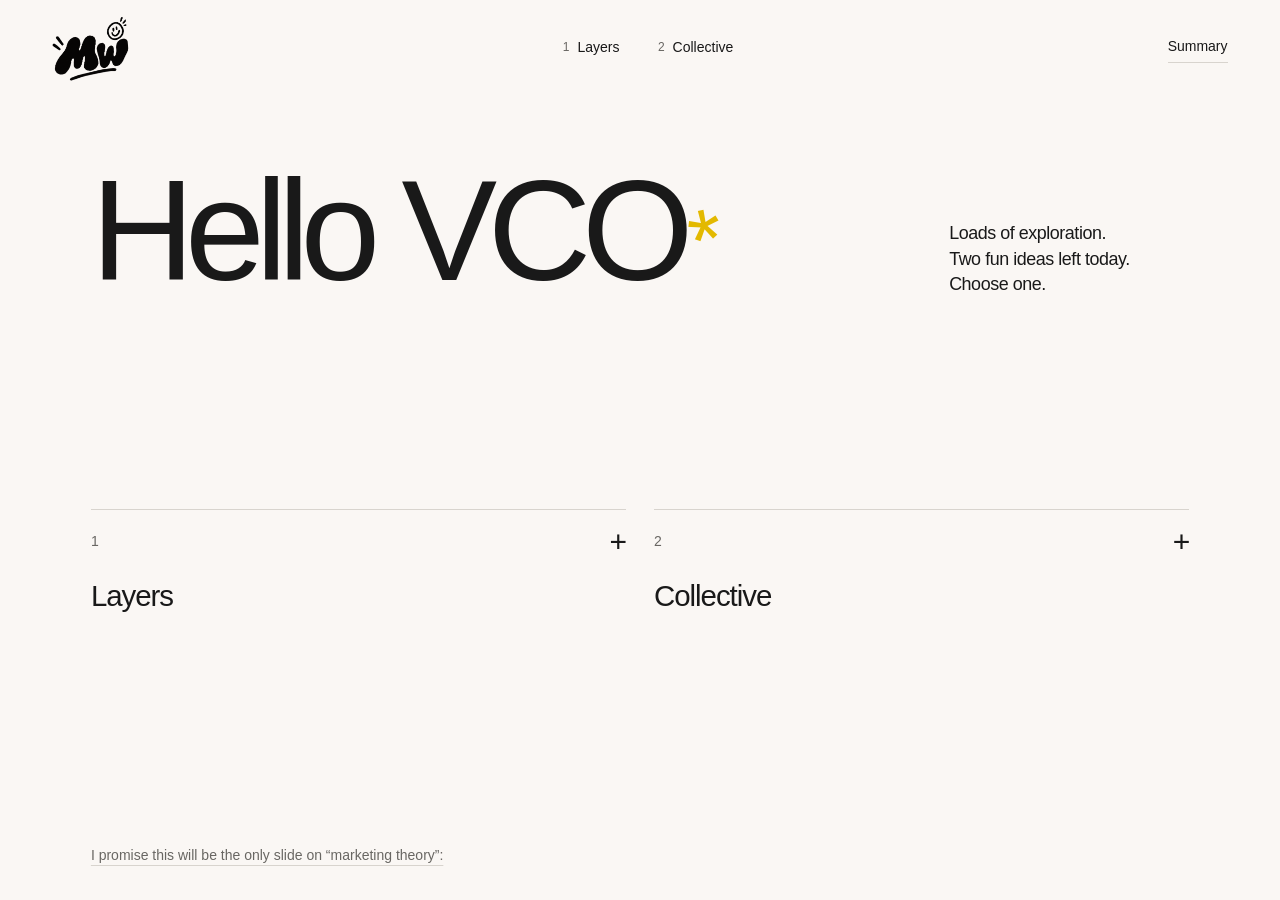
==== index.html @ eaabc587 "Round 2 concept site: Layers and Collective Copied from mpdub/vco, removed Clarity and Property lang" ====
<!doctype html>
<html lang="en"><head><meta charset="utf-8"><meta name="viewport" content="width=device-width,initial-scale=1"><meta name="theme-color" content="#faf7f4"><meta name="robots" content="noindex, nofollow"><title>Hello VCO — VCO</title><link rel="icon" href="./assets/mw-0.png"><link rel="stylesheet" href="./style.css?v=r2-1"><script src="./site.js" defer></script></head>
<body data-view="home"><a class="skip" href="#main">Skip to content</a><header class="site-header"><a class="brand" href="./" aria-label="Hello VCO"><span class="logo-window"><img src="./assets/mw-0.png" alt="MW" width="1280" height="1280"></span></a><nav aria-label="Concepts"><a href="./layers/"><span class="nav-number">1</span><span class="nav-name">Layers</span></a><a href="./collective/"><span class="nav-number">2</span><span class="nav-name">Collective</span></a></nav><a class="summary-link" href="./summary/">Summary</a></header>
<main id="main"><section class="opening" data-stage><div class="opening-heading"><h1>Hello VCO<span class="hello-asterisk" aria-hidden="true">*</span></h1><p>Loads of exploration.<br>Two fun ideas left today.<br>Choose one.</p></div><div class="concept-choices"><a class="concept-choice" href="layers/"><span class="choice-number">1</span><span>Layers</span><span class="choice-mark" aria-hidden="true">+</span></a><a class="concept-choice" href="collective/"><span class="choice-number">2</span><span>Collective</span><span class="choice-mark" aria-hidden="true">+</span></a></div><a class="intro-link" href="introduction/">I promise this will be the only slide on “marketing theory”:</a></section></main><div class="reading-progress" aria-hidden="true"><span></span></div><div class="stage-count" aria-hidden="true"></div></body></html>
---- style.css ----
@charset "UTF-8";
:root{--paper:#faf7f4;--ink:#191919;--muted:#696763;--line:#d8d4ce;--accent:#191919;--header:94px;font-family:Arial,Helvetica,sans-serif;color:var(--ink);background:var(--paper);font-synthesis:none}
*{box-sizing:border-box}html{scroll-behavior:smooth;scroll-padding-top:var(--header)}body{margin:0}a{color:inherit;text-decoration:none}button,a{-webkit-tap-highlight-color:transparent}a:focus-visible{outline:2px solid var(--accent);outline-offset:7px}::selection{background:#f8d923;color:#191919}.skip{position:fixed;top:-100px;left:20px;z-index:20;background:var(--ink);color:white;padding:14px}.skip:focus{top:12px}
.site-header{height:var(--header);position:fixed;inset:0 0 auto;z-index:10;display:flex;align-items:center;justify-content:space-between;gap:28px;padding:0 4.1vw;background:color-mix(in srgb,var(--paper) 94%,transparent);backdrop-filter:blur(12px);border-bottom:1px solid transparent;transition:border-color .25s}.has-scrolled .site-header{border-color:var(--line)}.brand{display:block;width:76px;flex-shrink:0}.logo-window{display:block;width:76px;height:66px;position:relative;overflow:hidden;transform:rotate(-5deg);transition:transform .35s cubic-bezier(.2,.8,.3,1)}.logo-window img{position:absolute;width:88px;height:88px;max-width:none;left:-6px;top:-10px}.brand:hover .logo-window{transform:rotate(4deg) translateY(-2px)}.site-header nav{display:flex;gap:clamp(18px,3vw,52px);align-items:center}.site-header nav a{font-size:14px;display:flex;gap:8px;align-items:center;padding:12px 0;position:relative}.nav-number{font-size:12px;color:var(--muted);font-variant-numeric:tabular-nums}.site-header nav a::after{content:"";position:absolute;height:2px;bottom:4px;left:0;right:0;background:var(--ink);transform:scaleX(0);transform-origin:left;transition:transform .25s}.site-header nav a:hover::after,.site-header nav a[aria-current]::after{transform:scaleX(1)}.summary-link{font-size:14px;border-bottom:1px solid var(--line);padding:8px 0}.summary-link:hover,.summary-link[aria-current]{border-color:var(--ink)}main{padding-top:var(--header)}h1,h2,p{margin:0}h1,h2{font-weight:500;letter-spacing:-.065em}
.opening{min-height:calc(100svh - var(--header));padding:7vh 7.1vw 34px;display:flex;flex-direction:column;justify-content:space-between;gap:50px}.opening-heading{display:flex;align-items:flex-end;justify-content:space-between;gap:48px}.opening h1{font-size:clamp(80px,11.2vw,180px);line-height:1.03;white-space:nowrap;position:relative}.hello-dot{display:inline-block;width:.075em;height:.075em;border-radius:50%;background:var(--accent);margin-left:.06em;vertical-align:baseline;animation:hello 900ms ease-out both}.opening-heading p{font-size:clamp(16px,1.4vw,22px);line-height:1.42;letter-spacing:-.025em;min-width:240px;padding-bottom:7px}.concept-choices{display:grid;grid-template-columns:repeat(2,1fr);gap:28px;margin-top:2vh}.concept-choice{display:flex;flex-direction:column;align-items:flex-start;position:relative;border-top:1px solid var(--line);padding:23px 0 30px;min-height:150px;font-size:clamp(22px,2.3vw,36px);letter-spacing:-.035em;line-height:1.15;transition:border-color .2s}.choice-number{font-size:14px;letter-spacing:0;color:var(--muted);margin-bottom:30px}.choice-mark{position:absolute;right:0;top:15px;font-size:30px;font-weight:300;transition:transform .25s,color .25s}.concept-choice:hover{border-color:var(--ink)}.concept-choice:hover .choice-mark{transform:rotate(90deg);color:var(--accent)}.intro-link{align-self:flex-start;font-size:14px;line-height:1.5;color:var(--muted);text-decoration:underline;text-underline-offset:5px;text-decoration-color:var(--line)}.intro-link:hover{color:var(--ink)}
.concept-opening{min-height:calc(100svh - var(--header));padding:10vh 7.1vw 12vh;display:flex;flex-direction:column;justify-content:space-between;gap:9vh;position:relative}.concept-heading{display:grid;grid-template-columns:70px 1fr;gap:3vw;align-items:start}.concept-number{font-size:20px;padding-top:1.15vw}.concept-heading h1{font-size:clamp(72px,10.5vw,166px);line-height:.98;max-width:1000px}.concept-reason{font-size:clamp(24px,2.7vw,42px);line-height:1.24;letter-spacing:-.04em;max-width:880px;margin-left:calc(70px + 3vw)}.scroll-cue{position:absolute;right:7.1vw;bottom:7vh;width:1px;height:44px;background:var(--line)}.scroll-cue::after{content:"";display:block;width:1px;height:20px;background:var(--ink);animation:scroll 2.5s ease-in-out infinite}
.execution{min-height:100svh;padding:calc(var(--header) + 22px) 6vw 64px;display:flex;align-items:center;justify-content:center;scroll-margin-top:0}.execution img{display:block;width:auto;height:auto;max-width:100%;max-height:calc(100svh - var(--header) - 96px);object-fit:contain}.chapter-footer{min-height:48vh;margin:6vh 7.1vw 0;border-top:1px solid var(--line);display:flex;align-items:center;justify-content:space-between;gap:40px;padding:7vh 0}.previous{font-size:16px;color:var(--muted);text-decoration:underline;text-underline-offset:5px}.next{display:flex;gap:5vw;align-items:center;font-size:clamp(36px,5.8vw,88px);letter-spacing:-.05em;line-height:1.08;max-width:75%}.next span{font-size:.65em;transition:transform .25s}.next:hover span{transform:rotate(90deg)}.text-stage{min-height:calc(100svh - var(--header));padding:9vh 10vw;display:flex;align-items:center}.text-stage h1{font-size:clamp(38px,5.8vw,86px);line-height:1.08;max-width:1120px}.idea-stage{display:grid;grid-template-columns:1fr 1fr;gap:9vw}.idea-stage h2{font-size:22px;letter-spacing:-.02em;margin-bottom:25px}.idea-list{font-size:clamp(42px,5vw,78px);line-height:1.08;letter-spacing:-.05em}.idea-note{font-size:clamp(24px,2.5vw,38px);line-height:1.22;letter-spacing:-.04em}.summary-opening{padding:12vh 7.1vw 2vh;min-height:45vh;display:flex;align-items:center}.summary-opening h1{font-size:clamp(70px,10vw,150px)}.summary-choices{display:grid;grid-template-columns:repeat(2,1fr);gap:28px;padding:7vh 7.1vw 12vh}.reading-progress{position:fixed;bottom:0;left:0;width:100%;height:2px;z-index:11}.reading-progress span{display:block;width:100%;height:100%;background:var(--ink);transform:scaleX(0);transform-origin:left}.stage-count{position:fixed;bottom:22px;right:4.1vw;color:var(--muted);font-size:12px;letter-spacing:.07em;font-variant-numeric:tabular-nums;z-index:8}body[data-view="home"] .stage-count{display:none}
@keyframes hello{0%{transform:translateY(-.6em);opacity:0}55%{transform:translateY(.04em);opacity:1}75%{transform:translateY(-.08em)}100%{transform:translateY(0)}}@keyframes scroll{0%,100%{transform:translateY(0)}50%{transform:translateY(24px)}}
@media(min-width:1800px){.execution{padding-left:10vw;padding-right:10vw}}
@media(max-width:1000px){.opening-heading{display:block}.opening-heading p{margin-top:28px}.opening{gap:40px}.site-header nav{gap:22px}.nav-number{display:none}.concept-heading{grid-template-columns:34px 1fr}.concept-reason{margin-left:calc(34px + 3vw)}.concept-choices{gap:20px}.opening h1{font-size:13vw}.concept-choice{font-size:25px}}
@media(max-width:680px){:root{--header:80px}.site-header{padding:0 6vw;gap:16px}.brand{width:58px}.logo-window{transform:scale(.78) rotate(-5deg);transform-origin:left center}.site-header nav{gap:6px;margin-left:auto}.site-header nav a{width:34px;height:40px;justify-content:center;padding:0}.nav-name{display:none}.nav-number{display:block;font-size:16px;color:var(--ink)}.summary-link{font-size:12px}.opening{padding:6vh 7vw 36px;gap:38px}.opening h1{font-size:15.8vw;letter-spacing:-.075em}.opening-heading p{font-size:19px;margin-top:30px}.concept-choices{grid-template-columns:1fr 1fr;gap:8px 24px;margin-top:0}.concept-choice{font-size:25px;min-height:136px;padding-top:17px}.choice-number{margin-bottom:22px}.choice-mark{top:10px;font-size:27px}.intro-link{max-width:280px}.concept-opening{padding:9vh 7vw 12vh;gap:10vh}.concept-heading{display:block}.concept-number{display:block;padding:0;margin-bottom:26px;font-size:16px}.concept-heading h1{font-size:16vw;line-height:1.03;letter-spacing:-.065em}.concept-reason{margin:0;font-size:27px;max-width:500px}.scroll-cue{bottom:4vh}.execution{padding:calc(var(--header) + 20px) 4vw 60px;min-height:90svh}.execution img{max-height:calc(90svh - var(--header) - 80px)}.chapter-footer{min-height:35vh;align-items:flex-start;flex-direction:column;gap:30px}.next{font-size:45px;max-width:100%;width:100%;justify-content:space-between}.text-stage{padding:8vh 7vw}.text-stage h1{font-size:43px}.idea-stage{grid-template-columns:1fr;gap:48px;align-content:center}.idea-list{font-size:54px}.idea-note{font-size:27px}.summary-opening{padding:10vh 7vw 2vh;min-height:35vh}.summary-choices{grid-template-columns:1fr 1fr;padding:6vh 7vw 9vh}.stage-count{bottom:18px;right:6vw;font-size:12px}}
@media(prefers-reduced-motion:reduce){html{scroll-behavior:auto}*,*::before,*::after{animation:none!important;transition:none!important}}

/* Deliberate scales for artwork roles; matched photography retains one width. */
.hello-asterisk{display:inline-block;color:#e3b900;font-size:.6em;font-weight:400;line-height:0;vertical-align:.13em;margin-left:.07em;letter-spacing:0;transform:rotate(-12deg)}
.execution video{display:block;height:auto;max-width:100%}.execution--landscape img,.execution--landscape video{width:min(100%,1120px,calc((100svh - var(--header) - 130px)*1.55));height:auto;max-height:none}
.execution--hero img{width:min(100%,1320px);height:auto;max-height:none}
.execution--layers img{width:min(100%,1120px,calc((100svh - var(--header) - 130px)*1.421));height:auto;max-height:none}
.execution--logo img{width:min(68%,460px);height:auto;max-height:none}
.execution--identity img{width:min(100%,900px);height:auto;max-height:none}
@media(max-width:680px){.execution--landscape video,.execution--landscape img,.execution--hero img,.execution--layers img{width:100%;max-height:none}.execution--logo img{width:min(78%,380px)}.execution--identity img{width:100%}}
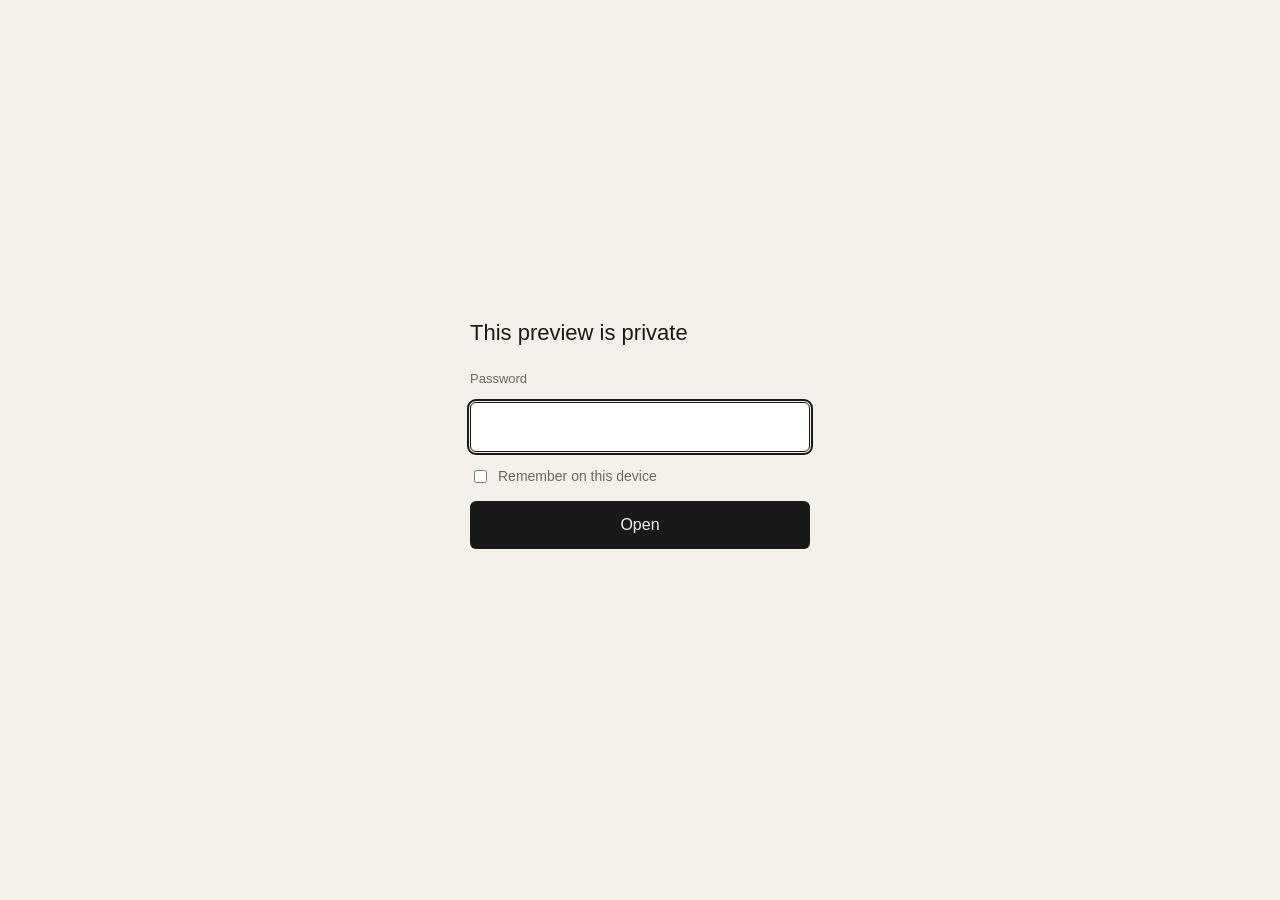
==== commit 0820db5f: "Password-protect the site Pages and images are now encrypted and open with a password. History has b" ====
--- a/index.html
+++ b/index.html
@@ -1,4 +1,94 @@
 <!doctype html>
-<html lang="en"><head><meta charset="utf-8"><meta name="viewport" content="width=device-width,initial-scale=1"><meta name="theme-color" content="#faf7f4"><meta name="robots" content="noindex, nofollow"><title>Hello VCO — VCO</title><link rel="icon" href="./assets/mw-0.png"><link rel="stylesheet" href="./style.css?v=r2-1"><script src="./site.js" defer></script></head>
-<body data-view="home"><a class="skip" href="#main">Skip to content</a><header class="site-header"><a class="brand" href="./" aria-label="Hello VCO"><span class="logo-window"><img src="./assets/mw-0.png" alt="MW" width="1280" height="1280"></span></a><nav aria-label="Concepts"><a href="./layers/"><span class="nav-number">1</span><span class="nav-name">Layers</span></a><a href="./collective/"><span class="nav-number">2</span><span class="nav-name">Collective</span></a></nav><a class="summary-link" href="./summary/">Summary</a></header>
-<main id="main"><section class="opening" data-stage><div class="opening-heading"><h1>Hello VCO<span class="hello-asterisk" aria-hidden="true">*</span></h1><p>Loads of exploration.<br>Two fun ideas left today.<br>Choose one.</p></div><div class="concept-choices"><a class="concept-choice" href="layers/"><span class="choice-number">1</span><span>Layers</span><span class="choice-mark" aria-hidden="true">+</span></a><a class="concept-choice" href="collective/"><span class="choice-number">2</span><span>Collective</span><span class="choice-mark" aria-hidden="true">+</span></a></div><a class="intro-link" href="introduction/">I promise this will be the only slide on “marketing theory”:</a></section></main><div class="reading-progress" aria-hidden="true"><span></span></div><div class="stage-count" aria-hidden="true"></div></body></html>+<html lang="en">
+<head>
+<meta charset="utf-8">
+<meta name="viewport" content="width=device-width, initial-scale=1">
+<meta name="robots" content="noindex, nofollow">
+<title>Private preview</title>
+<style>
+:root{--paper:#f4f1ea;--ink:#191919;--muted:#6b675f;--line:#cfc9bf;color-scheme:light}
+html,body{margin:0;height:100%;background:var(--paper);color:var(--ink);font:16px/1.5 -apple-system,BlinkMacSystemFont,"Segoe UI",Helvetica,Arial,sans-serif}
+main{min-height:100%;display:flex;align-items:center;justify-content:center;padding:24px;box-sizing:border-box}
+form{width:100%;max-width:340px;display:flex;flex-direction:column;gap:14px}
+h1{font-size:22px;font-weight:500;margin:0 0 6px}
+label{font-size:13px;color:var(--muted)}
+input[type=password]{font:inherit;padding:12px 14px;border:1px solid var(--line);border-radius:6px;background:#fff;color:var(--ink)}
+input[type=password]:focus{outline:2px solid var(--ink);outline-offset:1px;border-color:var(--ink)}
+.row{display:flex;align-items:center;gap:8px;font-size:14px;color:var(--muted)}
+button{font:inherit;padding:12px 14px;border:0;border-radius:6px;background:var(--ink);color:var(--paper);cursor:pointer}
+button:disabled{opacity:.6;cursor:default}
+.msg{min-height:1.5em;font-size:14px;color:#9a3412}
+</style>
+</head>
+<body>
+<main id="gate" hidden>
+<form id="f">
+<h1>This preview is private</h1>
+<label for="pw">Password</label>
+<input id="pw" type="password" autocomplete="current-password" required autofocus>
+<label class="row"><input id="remember" type="checkbox"> Remember on this device</label>
+<button id="go" type="submit">Open</button>
+<div class="msg" id="msg" role="status" aria-live="polite"></div>
+</form>
+</main>
+<script>
+(() => {
+  const SALT = 'H3ywkPxjElboZcNTUb6Uxg==', ITER = 310000, SITE = 'vco-r2', ROOT = './';
+  const PAYLOAD = 'YycBW4YHwsqYheZRC23ZVGmvbxL3NiCy34AiFDTF/XBLhiFdpdkAPt4L9aifv/eppUR/[base64]/cp0CmaPeCKBTBLTufGLiCPPYhMS8yv0mTnJWdYrglSatc/HTd/[base64]/hMPCa/8G9hU3QFScFbh74fhLqykwp2AwuTzeQ6CjE20hsAYPEY6XVYP82ZKk/cY0B0+MnpKlHOKBsTuyd6i+9V0VTtlvSG4COc8tLWmsfXdMZs2DD0DbtRKJggwYkkJTbJulQscZMjhXVcKCUlyPQNfRIzAEZOJ+nFQ+6Lm70tX5L0uOVyeASXyc1Xy+KPt00/zg4DSsinwBuaCSrLPC9faPHesZ5C7WgGA8dcRbYQyYd0FhqntpJOd74fZBG2EwaPUeIRKWrRcKsrPnhIIo8GdpY4l+XgGvdX/U8dwUxpvl7iX8D6dwmGak3JoEOTtmlPHWbvAfxIEEhh+lssaabNeU5KxGdnPE7UhpnEwh9w7QsSJ2SpL4IjywPK3b+z9KUPFqLeYce5y0WoTIavzCMIRlbyGeI/8juJwIUAuEI7HR60ML4MT96LmaHhKT9SHkWNZfMzrg1nOgc2mUy3yCx5UtPzW1sD7PrnS4sFtMTVFLGaNNEZfJSCv1s2OgvEbtczyJ1mgJA1NjCg9ELvakknSYayPPLyad8vIOYXYoPQgGfa0qTeKUeb4f/PScTs7Qx47tpJlQZG5O4mno/Our90XM+tf07FIsi30+leorBAuw5KlPDTvSW1l3hOJCDkLwtQeD77DPftM/2v62XNvy9yTLEGclLmNInj9WayE8qLSKGG+bh7IjJgnbk3quy5iHa6N4wXl/jwUOlZd9QhvdkY1yEz+Y9iDvQaiYxgrS19eFLh+CHRoQLVQCUCq41Gs2nR7M9bcQIRkZryqaF4xyW0FH7CoDyANWbJOKWW/BFU3O+McEqpkGG4FL3aNe8pmUg1qq6cqst/5Q7FJ6j2F/0PrMTpNAgCpO8Bh1hoQwI5FCSn1LqSwn/MBQ55Ow8nId7L/[base64]/eEA2g9m+tXv5M7rLH3CJaS/gE7aFDp4UK9nNXfO0XhrepOMIGUJsGiTXcdpcVixan9zASmn/VcYB7mBG6c6lNUyhjGOFpUJH4pLoPElAhI/JbYSGaC7cgqUp8Vjvb7hPdxXEIqaGuXqWcMbIoCHD8nK2arJ10fQ5IPvaI0da4CMsYH7njgrB4jKZe2XaTDYMxTABuKmjfyRslxbz14u1B+zOBWt0XQFtuI8eJMLE/kLrA37bGv4UmMGqqGCb9xew3ZkgM+5/fmbRoSiEXR97zaPx2OdJ2r3UrIMW8he69zKGR8TVqSfwNZtKpCwFNGDGk/clheYNuvMc1vjeqSpWAJgXNQCJ7V02Ey05sdgbpkMf7R4etigBIaHCYmzGJKPtgR6Wwejj6jL+qvqbuIosvWhuekorvgjiMYUbj7Mp3aDyle/C+oad1o84DZTuqnHLPY758XUls+BNdkh6lZHKSLo3KU0uxl335M+RK/pn2k0Cv1bczBA2dpb5zwhFfcjaNahIrnMYVCeOkkR88qArfu0a7kzdqwbGc999dylW7spkTyb3pdURQq8/23V/mWS+71bO319mEA7JAw2ahw+dYiodtirDcjg904xETu11QyumQ7e2SjrGAuzQbKEM=';
+  const KEYNAME = 'unlock:' + SITE;
+  const b64d = s => Uint8Array.from(atob(s), c => c.charCodeAt(0));
+  const b64e = b => btoa(String.fromCharCode(...new Uint8Array(b)));
+  const TYPES = { webp: 'image/webp', png: 'image/png', jpg: 'image/jpeg', jpeg: 'image/jpeg', svg: 'image/svg+xml', mp4: 'video/mp4', webm: 'video/webm', gif: 'image/gif' };
+  const $ = id => document.getElementById(id);
+  const store = { get(k) { try { return sessionStorage.getItem(k) || localStorage.getItem(k); } catch { return null; } },
+                  set(k, v, keep) { try { sessionStorage.setItem(k, v); if (keep) localStorage.setItem(k, v); } catch {} },
+                  clear(k) { try { sessionStorage.removeItem(k); localStorage.removeItem(k); } catch {} } };
+  async function derive(pw) {
+    const base = await crypto.subtle.importKey('raw', new TextEncoder().encode(pw), 'PBKDF2', false, ['deriveKey']);
+    return crypto.subtle.deriveKey({ name: 'PBKDF2', salt: b64d(SALT), iterations: ITER, hash: 'SHA-256' }, base, { name: 'AES-GCM', length: 256 }, true, ['decrypt']);
+  }
+  async function decrypt(key, bytes) {
+    return crypto.subtle.decrypt({ name: 'AES-GCM', iv: bytes.slice(0, 12) }, key, bytes.slice(12));
+  }
+  async function open(key, msg) {
+    let html = new TextDecoder().decode(await decrypt(key, b64d(PAYLOAD)));
+    const paths = [...new Set([...html.matchAll(/enc:([^"]+)/g)].map(m => m[1]))];
+    let done = 0;
+    const urls = {};
+    await Promise.all(paths.map(async p => {
+      const res = await fetch(ROOT + p + '.enc');
+      const plain = await decrypt(key, new Uint8Array(await res.arrayBuffer()));
+      urls[p] = URL.createObjectURL(new Blob([plain], { type: TYPES[p.split('.').pop().toLowerCase()] || 'application/octet-stream' }));
+      if (msg) msg.textContent = 'Opening… ' + (++done) + ' of ' + paths.length;
+    }));
+    html = html.replace(/enc:([^"]+)/g, (_, p) => urls[p]);
+    document.open(); document.write(html); document.close();
+  }
+  async function fromStore() {
+    const raw = store.get(KEYNAME); if (!raw) return false;
+    try {
+      const key = await crypto.subtle.importKey('raw', b64d(raw), { name: 'AES-GCM' }, true, ['decrypt']);
+      await open(key); return true;
+    } catch { store.clear(KEYNAME); return false; }
+  }
+  fromStore().then(ok => {
+    if (ok) return;
+    $('gate').hidden = false; $('pw').focus();
+    $('f').addEventListener('submit', async e => {
+      e.preventDefault();
+      const msg = $('msg'), btn = $('go');
+      btn.disabled = true; msg.style.color = 'var(--muted)'; msg.textContent = 'Checking…';
+      try {
+        const key = await derive($('pw').value);
+        await decrypt(key, b64d(PAYLOAD));
+        store.set(KEYNAME, b64e(await crypto.subtle.exportKey('raw', key)), $('remember').checked);
+        await open(key, msg);
+      } catch {
+        btn.disabled = false; msg.style.color = ''; msg.textContent = 'That password didn’t work. Check it and try again.';
+      }
+    });
+  });
+})();
+</script>
+</body>
+</html>
